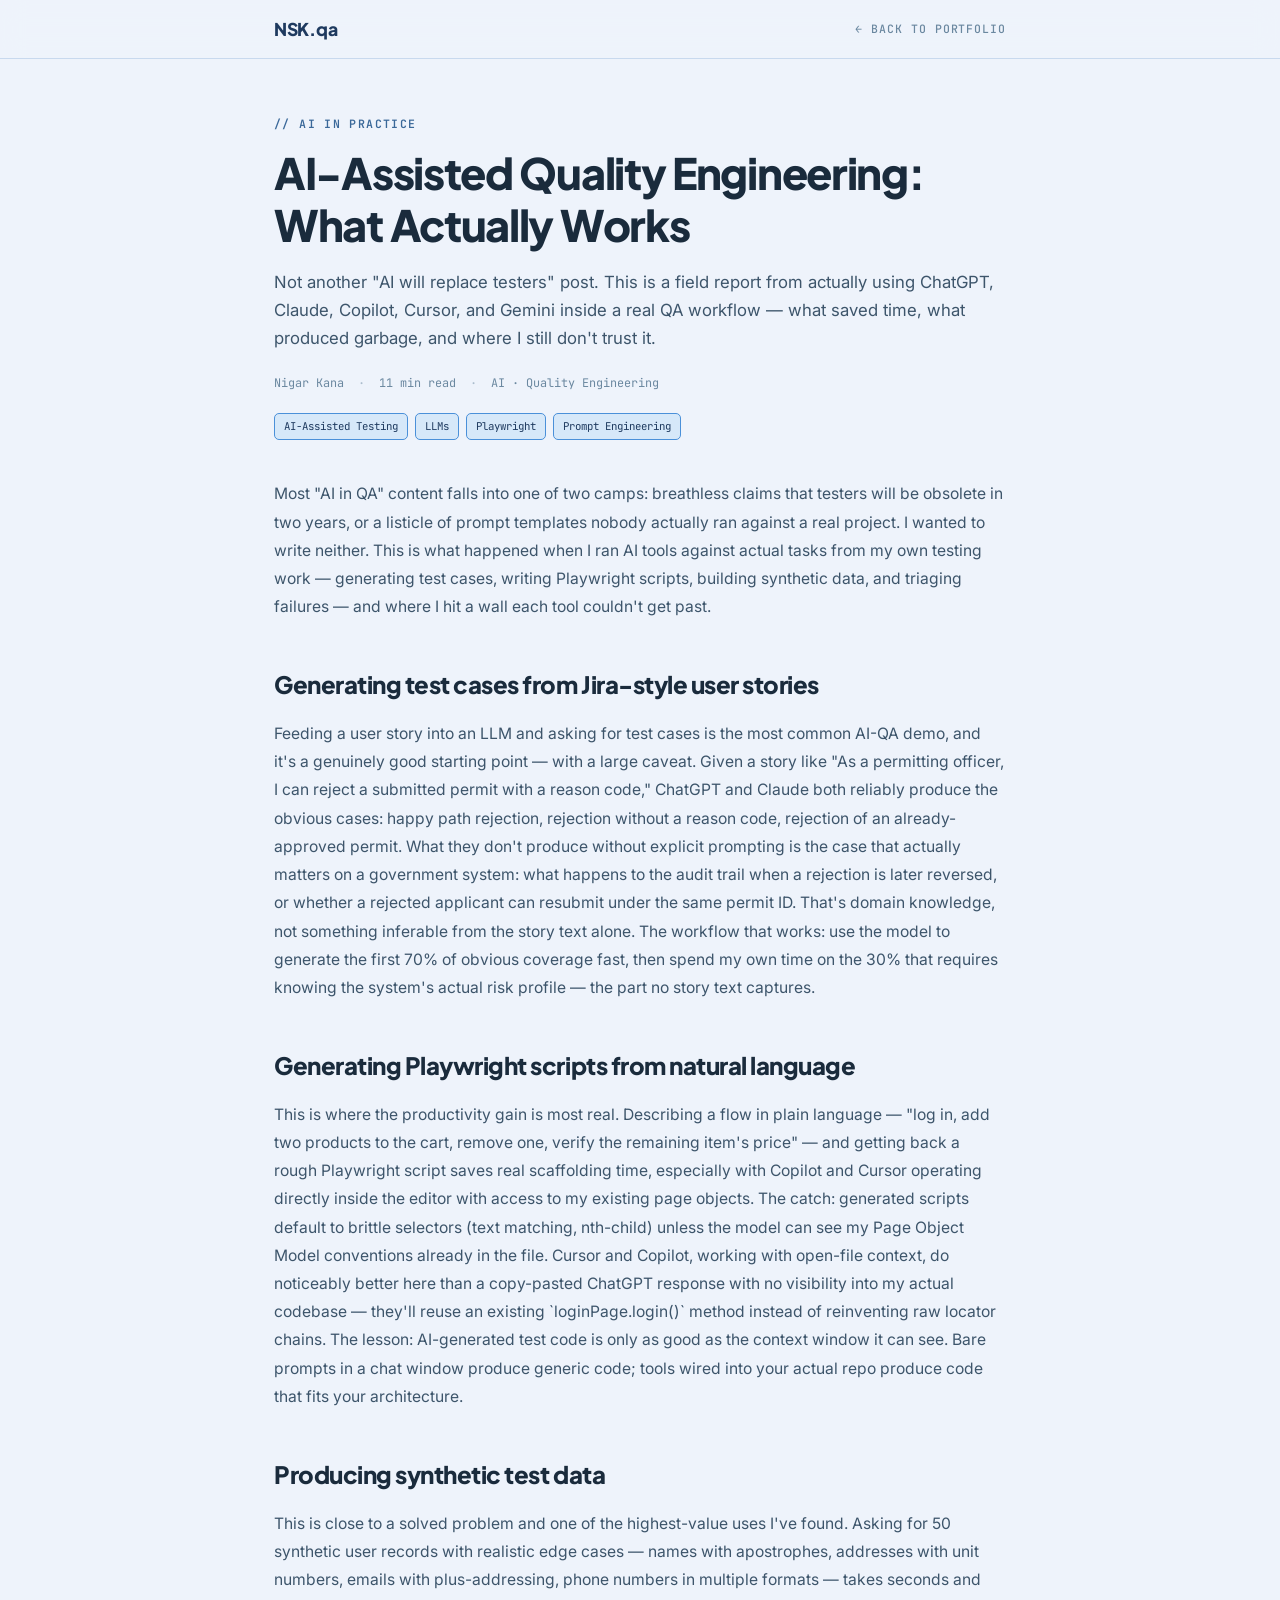
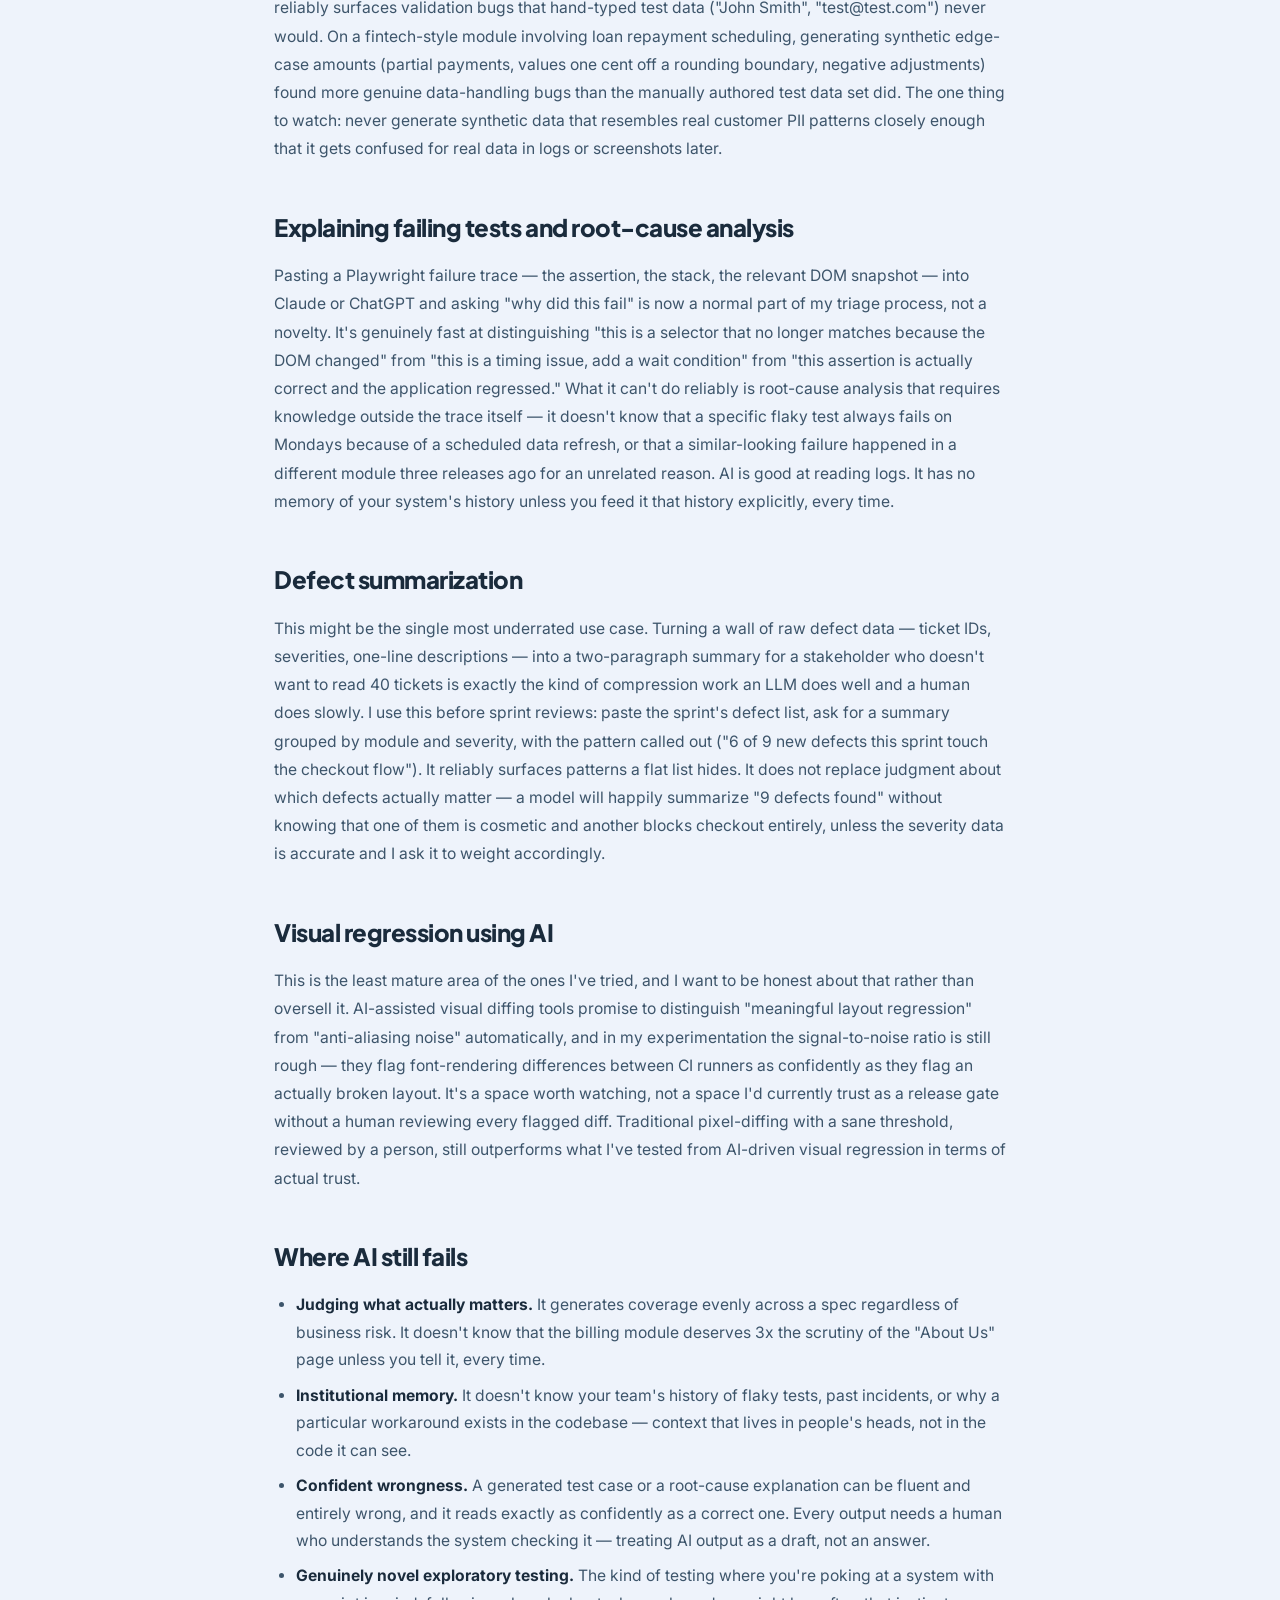
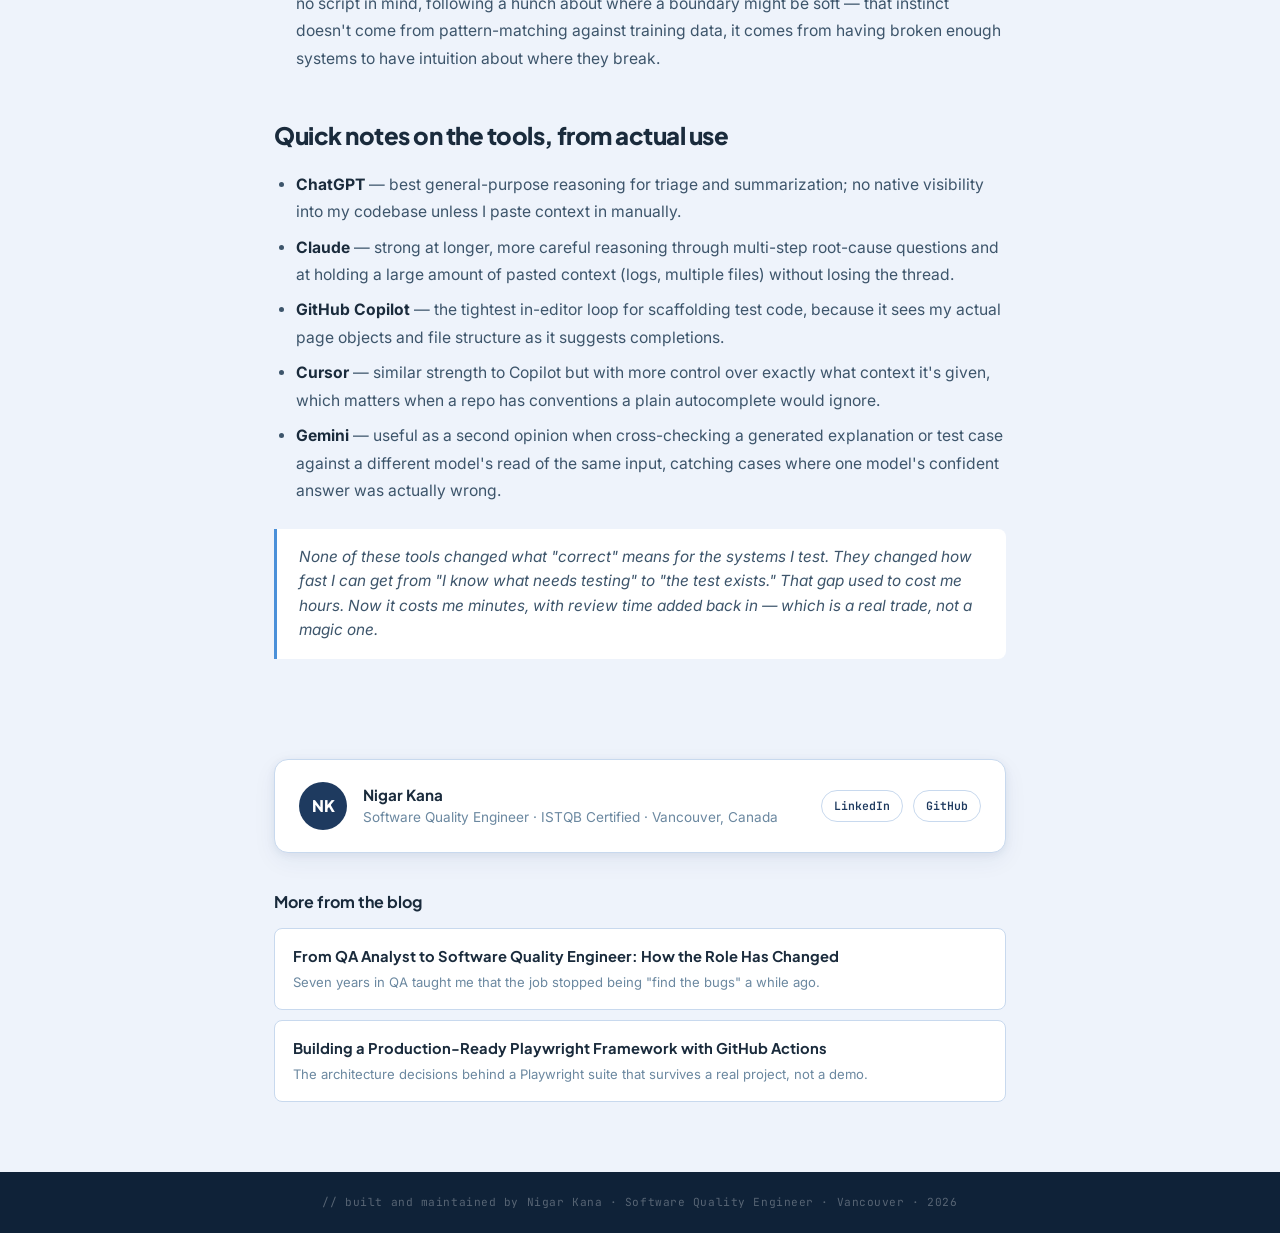
==== blog/ai-assisted-quality-engineering.html @ 12a38191 "Add blog with 5 thought-leadership articles, rebrand title to Software Quality Engineer Adds a Blog " ====
<!DOCTYPE html>
<html lang="en">
<head>
  <meta charset="UTF-8" />
  <meta name="viewport" content="width=device-width, initial-scale=1.0" />
  <title>AI-Assisted Quality Engineering: What Actually Works | Nigar Kana</title>
  <meta name="description" content="Not another AI hype post. Real experiments with ChatGPT, Claude, Copilot, Cursor, and Gemini for test case generation, script writing, synthetic data, and failure triage — and where they still fail." />
  <meta property="og:title" content="AI-Assisted Quality Engineering: What Actually Works" />
  <meta property="og:description" content="Real experiments with ChatGPT, Claude, Copilot, Cursor, and Gemini in a QA workflow — what's genuinely useful and where they still fail." />
  <meta property="og:type" content="article" />
  <meta property="og:url" content="https://nigarkana.github.io/blog/ai-assisted-quality-engineering.html" />
  <meta name="twitter:card" content="summary" />
  <link rel="canonical" href="https://nigarkana.github.io/blog/ai-assisted-quality-engineering.html" />
  <link rel="icon" type="image/svg+xml" href="[data-uri]" />
  <link rel="preconnect" href="https://fonts.googleapis.com" />
  <link rel="preconnect" href="https://fonts.gstatic.com" crossorigin />
  <link href="https://fonts.googleapis.com/css2?family=Plus+Jakarta+Sans:wght@400;600;700;800&family=Inter:wght@400;500;600&family=JetBrains+Mono:wght@400;500;600&display=swap" rel="stylesheet" />
  <link rel="stylesheet" href="assets/blog.css" />
</head>
<body>

<nav>
  <div class="nav-inner">
    <a href="../index.html" class="nav-logo">NSK.qa</a>
    <a href="../index.html#blog" class="nav-back">← Back to portfolio</a>
  </div>
</nav>

<header class="article-header">
  <div class="article-eyebrow">// ai in practice</div>
  <h1 class="article-title">AI-Assisted Quality Engineering: What Actually Works</h1>
  <p class="article-dek">
    Not another "AI will replace testers" post. This is a field report from actually using ChatGPT, Claude, Copilot, Cursor, and Gemini inside a real QA workflow — what saved time, what produced garbage, and where I still don't trust it.
  </p>
  <div class="article-meta">
    <span>Nigar Kana</span>
    <span class="dot">·</span>
    <span>11 min read</span>
    <span class="dot">·</span>
    <span>AI · Quality Engineering</span>
  </div>
  <div class="article-tags">
    <span class="atag">AI-Assisted Testing</span>
    <span class="atag">LLMs</span>
    <span class="atag">Playwright</span>
    <span class="atag">Prompt Engineering</span>
  </div>
</header>

<article class="article-body">

  <p>
    Most "AI in QA" content falls into one of two camps: breathless claims that testers will be obsolete in two years, or a listicle of prompt templates nobody actually ran against a real project. I wanted to write neither. This is what happened when I ran AI tools against actual tasks from my own testing work — generating test cases, writing Playwright scripts, building synthetic data, and triaging failures — and where I hit a wall each tool couldn't get past.
  </p>

  <h2>Generating test cases from Jira-style user stories</h2>

  <p>
    Feeding a user story into an LLM and asking for test cases is the most common AI-QA demo, and it's a genuinely good starting point — with a large caveat. Given a story like "As a permitting officer, I can reject a submitted permit with a reason code," ChatGPT and Claude both reliably produce the obvious cases: happy path rejection, rejection without a reason code, rejection of an already-approved permit. What they don't produce without explicit prompting is the case that actually matters on a government system: what happens to the audit trail when a rejection is later reversed, or whether a rejected applicant can resubmit under the same permit ID. That's domain knowledge, not something inferable from the story text alone. The workflow that works: use the model to generate the first 70% of obvious coverage fast, then spend my own time on the 30% that requires knowing the system's actual risk profile — the part no story text captures.
  </p>

  <h2>Generating Playwright scripts from natural language</h2>

  <p>
    This is where the productivity gain is most real. Describing a flow in plain language — "log in, add two products to the cart, remove one, verify the remaining item's price" — and getting back a rough Playwright script saves real scaffolding time, especially with Copilot and Cursor operating directly inside the editor with access to my existing page objects. The catch: generated scripts default to brittle selectors (text matching, nth-child) unless the model can see my Page Object Model conventions already in the file. Cursor and Copilot, working with open-file context, do noticeably better here than a copy-pasted ChatGPT response with no visibility into my actual codebase — they'll reuse an existing `loginPage.login()` method instead of reinventing raw locator chains. The lesson: AI-generated test code is only as good as the context window it can see. Bare prompts in a chat window produce generic code; tools wired into your actual repo produce code that fits your architecture.
  </p>

  <h2>Producing synthetic test data</h2>

  <p>
    This is close to a solved problem and one of the highest-value uses I've found. Asking for 50 synthetic user records with realistic edge cases — names with apostrophes, addresses with unit numbers, emails with plus-addressing, phone numbers in multiple formats — takes seconds and reliably surfaces validation bugs that hand-typed test data ("John Smith", "test@test.com") never would. On a fintech-style module involving loan repayment scheduling, generating synthetic edge-case amounts (partial payments, values one cent off a rounding boundary, negative adjustments) found more genuine data-handling bugs than the manually authored test data set did. The one thing to watch: never generate synthetic data that resembles real customer PII patterns closely enough that it gets confused for real data in logs or screenshots later.
  </p>

  <h2>Explaining failing tests and root-cause analysis</h2>

  <p>
    Pasting a Playwright failure trace — the assertion, the stack, the relevant DOM snapshot — into Claude or ChatGPT and asking "why did this fail" is now a normal part of my triage process, not a novelty. It's genuinely fast at distinguishing "this is a selector that no longer matches because the DOM changed" from "this is a timing issue, add a wait condition" from "this assertion is actually correct and the application regressed." What it can't do reliably is root-cause analysis that requires knowledge outside the trace itself — it doesn't know that a specific flaky test always fails on Mondays because of a scheduled data refresh, or that a similar-looking failure happened in a different module three releases ago for an unrelated reason. AI is good at reading logs. It has no memory of your system's history unless you feed it that history explicitly, every time.
  </p>

  <h2>Defect summarization</h2>

  <p>
    This might be the single most underrated use case. Turning a wall of raw defect data — ticket IDs, severities, one-line descriptions — into a two-paragraph summary for a stakeholder who doesn't want to read 40 tickets is exactly the kind of compression work an LLM does well and a human does slowly. I use this before sprint reviews: paste the sprint's defect list, ask for a summary grouped by module and severity, with the pattern called out ("6 of 9 new defects this sprint touch the checkout flow"). It reliably surfaces patterns a flat list hides. It does not replace judgment about which defects actually matter — a model will happily summarize "9 defects found" without knowing that one of them is cosmetic and another blocks checkout entirely, unless the severity data is accurate and I ask it to weight accordingly.
  </p>

  <h2>Visual regression using AI</h2>

  <p>
    This is the least mature area of the ones I've tried, and I want to be honest about that rather than oversell it. AI-assisted visual diffing tools promise to distinguish "meaningful layout regression" from "anti-aliasing noise" automatically, and in my experimentation the signal-to-noise ratio is still rough — they flag font-rendering differences between CI runners as confidently as they flag an actually broken layout. It's a space worth watching, not a space I'd currently trust as a release gate without a human reviewing every flagged diff. Traditional pixel-diffing with a sane threshold, reviewed by a person, still outperforms what I've tested from AI-driven visual regression in terms of actual trust.
  </p>

  <h2>Where AI still fails</h2>

  <ul>
    <li><strong>Judging what actually matters.</strong> It generates coverage evenly across a spec regardless of business risk. It doesn't know that the billing module deserves 3x the scrutiny of the "About Us" page unless you tell it, every time.</li>
    <li><strong>Institutional memory.</strong> It doesn't know your team's history of flaky tests, past incidents, or why a particular workaround exists in the codebase — context that lives in people's heads, not in the code it can see.</li>
    <li><strong>Confident wrongness.</strong> A generated test case or a root-cause explanation can be fluent and entirely wrong, and it reads exactly as confidently as a correct one. Every output needs a human who understands the system checking it — treating AI output as a draft, not an answer.</li>
    <li><strong>Genuinely novel exploratory testing.</strong> The kind of testing where you're poking at a system with no script in mind, following a hunch about where a boundary might be soft — that instinct doesn't come from pattern-matching against training data, it comes from having broken enough systems to have intuition about where they break.</li>
  </ul>

  <h2>Quick notes on the tools, from actual use</h2>

  <ul>
    <li><strong>ChatGPT</strong> — best general-purpose reasoning for triage and summarization; no native visibility into my codebase unless I paste context in manually.</li>
    <li><strong>Claude</strong> — strong at longer, more careful reasoning through multi-step root-cause questions and at holding a large amount of pasted context (logs, multiple files) without losing the thread.</li>
    <li><strong>GitHub Copilot</strong> — the tightest in-editor loop for scaffolding test code, because it sees my actual page objects and file structure as it suggests completions.</li>
    <li><strong>Cursor</strong> — similar strength to Copilot but with more control over exactly what context it's given, which matters when a repo has conventions a plain autocomplete would ignore.</li>
    <li><strong>Gemini</strong> — useful as a second opinion when cross-checking a generated explanation or test case against a different model's read of the same input, catching cases where one model's confident answer was actually wrong.</li>
  </ul>

  <blockquote>
    None of these tools changed what "correct" means for the systems I test. They changed how fast I can get from "I know what needs testing" to "the test exists." That gap used to cost me hours. Now it costs me minutes, with review time added back in — which is a real trade, not a magic one.
  </blockquote>

</article>

<div class="article-author">
  <div class="author-card">
    <div class="author-avatar">NK</div>
    <div>
      <div class="author-name">Nigar Kana</div>
      <div class="author-role">Software Quality Engineer · ISTQB Certified · Vancouver, Canada</div>
    </div>
    <div class="author-links">
      <a href="https://www.linkedin.com/in/nigarkana/" target="_blank" rel="noopener">LinkedIn</a>
      <a href="https://github.com/nigarkana/" target="_blank" rel="noopener">GitHub</a>
    </div>
  </div>
</div>

<div class="more-articles">
  <h3>More from the blog</h3>
  <a href="from-qa-to-quality-engineer.html" class="more-link">
    <div class="more-link-title">From QA Analyst to Software Quality Engineer: How the Role Has Changed</div>
    <div class="more-link-desc">Seven years in QA taught me that the job stopped being "find the bugs" a while ago.</div>
  </a>
  <a href="production-ready-playwright-framework.html" class="more-link">
    <div class="more-link-title">Building a Production-Ready Playwright Framework with GitHub Actions</div>
    <div class="more-link-desc">The architecture decisions behind a Playwright suite that survives a real project, not a demo.</div>
  </a>
</div>

<footer>
  // built and maintained by Nigar Kana · Software Quality Engineer · Vancouver · 2026
</footer>

</body>
</html>
---- blog/assets/blog.css ----
/* ──────────────────────────────────────────
   TOKENS (mirrors main site — keep in sync with index.html)
────────────────────────────────────────── */
:root {
  --bg:           #EEF3FB;
  --surface:      #FFFFFF;
  --navy:         #1E3A5F;
  --navy-mid:     #2C4F7C;
  --navy-light:   #3A6899;
  --accent:       #4A90D9;
  --accent-soft:  #D6E8F9;
  --text-primary: #1A2B3C;
  --text-body:    #3D556B;
  --text-muted:   #6B88A0;
  --border:       #C8D9EE;
  --shadow-card:  0 2px 8px rgba(30,58,95,.07), 0 8px 24px rgba(30,58,95,.06);
  --shadow-hover: 0 8px 32px rgba(30,58,95,.14), 0 2px 8px rgba(30,58,95,.08);
  --radius:       14px;
  --radius-sm:    8px;
}

*, *::before, *::after { box-sizing: border-box; margin: 0; padding: 0; }
html { scroll-behavior: smooth; }
body {
  font-family: 'Inter', sans-serif;
  background: var(--bg);
  color: var(--text-body);
  line-height: 1.6;
  -webkit-font-smoothing: antialiased;
}

/* ── NAV ── */
nav {
  position: sticky;
  top: 0;
  z-index: 100;
  background: rgba(238,243,251,.92);
  backdrop-filter: blur(12px);
  border-bottom: 1px solid var(--border);
}
.nav-inner {
  max-width: 780px;
  margin: 0 auto;
  padding: 0 24px;
  height: 58px;
  display: flex;
  align-items: center;
  justify-content: space-between;
}
.nav-logo {
  font-family: 'Plus Jakarta Sans', sans-serif;
  font-weight: 800;
  font-size: 1.1rem;
  color: var(--navy);
  letter-spacing: -.3px;
  text-decoration: none;
}
.nav-back {
  font-family: 'JetBrains Mono', monospace;
  font-size: .72rem;
  font-weight: 500;
  color: var(--text-muted);
  text-decoration: none;
  text-transform: uppercase;
  letter-spacing: .08em;
  transition: color .2s;
}
.nav-back:hover { color: var(--navy); }

/* ── ARTICLE HEADER ── */
.article-header {
  max-width: 780px;
  margin: 0 auto;
  padding: 56px 24px 40px;
}
.article-eyebrow {
  font-family: 'JetBrains Mono', monospace;
  font-size: .72rem;
  font-weight: 600;
  color: var(--navy-light);
  letter-spacing: .12em;
  text-transform: uppercase;
  margin-bottom: 14px;
}
.article-title {
  font-family: 'Plus Jakarta Sans', sans-serif;
  font-weight: 800;
  font-size: clamp(1.9rem, 4.5vw, 2.7rem);
  line-height: 1.2;
  color: var(--text-primary);
  letter-spacing: -.03em;
  margin-bottom: 18px;
}
.article-dek {
  font-size: 1.05rem;
  color: var(--text-body);
  line-height: 1.65;
  margin-bottom: 22px;
}
.article-meta {
  display: flex;
  align-items: center;
  gap: 14px;
  flex-wrap: wrap;
  font-family: 'JetBrains Mono', monospace;
  font-size: .74rem;
  color: var(--text-muted);
}
.article-meta .dot { opacity: .5; }
.article-tags {
  display: flex;
  flex-wrap: wrap;
  gap: 7px;
  margin-top: 20px;
}
.atag {
  font-family: 'JetBrains Mono', monospace;
  font-size: .67rem;
  background: var(--accent-soft);
  border: 1px solid var(--accent);
  color: var(--navy);
  padding: 4px 9px;
  border-radius: 5px;
}

/* ── ARTICLE BODY ── */
.article-body {
  max-width: 780px;
  margin: 0 auto;
  padding: 0 24px 40px;
}
.article-body h2 {
  font-family: 'Plus Jakarta Sans', sans-serif;
  font-weight: 800;
  font-size: 1.5rem;
  color: var(--text-primary);
  letter-spacing: -.02em;
  margin: 44px 0 16px;
}
.article-body h3 {
  font-family: 'Plus Jakarta Sans', sans-serif;
  font-weight: 700;
  font-size: 1.15rem;
  color: var(--text-primary);
  margin: 32px 0 12px;
}
.article-body p {
  font-size: .98rem;
  color: var(--text-body);
  line-height: 1.8;
  margin-bottom: 18px;
}
.article-body ul, .article-body ol {
  margin: 0 0 18px 22px;
}
.article-body li {
  font-size: .98rem;
  color: var(--text-body);
  line-height: 1.75;
  margin-bottom: 8px;
}
.article-body strong { color: var(--text-primary); font-weight: 700; }
.article-body a { color: var(--navy); text-decoration: underline; text-decoration-color: var(--accent); text-underline-offset: 2px; }
.article-body a:hover { color: var(--accent); }

.article-body blockquote {
  border-left: 3px solid var(--accent);
  background: var(--surface);
  border-radius: 0 var(--radius-sm) var(--radius-sm) 0;
  padding: 16px 22px;
  margin: 24px 0;
  font-size: .96rem;
  color: var(--text-body);
  font-style: italic;
}

.article-body pre {
  background: var(--navy);
  color: #E8F0FA;
  border-radius: var(--radius-sm);
  padding: 18px 20px;
  overflow-x: auto;
  margin: 20px 0;
  font-family: 'JetBrains Mono', monospace;
  font-size: .8rem;
  line-height: 1.6;
}
.article-body code {
  font-family: 'JetBrains Mono', monospace;
  font-size: .85em;
  background: var(--accent-soft);
  color: var(--navy);
  padding: 2px 6px;
  border-radius: 4px;
}
.article-body pre code {
  background: none;
  color: inherit;
  padding: 0;
}

.callout {
  background: var(--surface);
  border: 1px solid var(--border);
  border-radius: var(--radius);
  padding: 22px 24px;
  margin: 28px 0;
  box-shadow: var(--shadow-card);
}
.callout-label {
  font-family: 'JetBrains Mono', monospace;
  font-size: .7rem;
  font-weight: 600;
  color: var(--navy-light);
  text-transform: uppercase;
  letter-spacing: .1em;
  margin-bottom: 10px;
}

.diagram-block {
  background: var(--navy);
  color: #E8F0FA;
  border-radius: var(--radius);
  padding: 24px;
  margin: 24px 0;
  font-family: 'JetBrains Mono', monospace;
  font-size: .82rem;
  line-height: 1.6;
  overflow-x: auto;
  white-space: pre;
}

/* ── AUTHOR / CTA FOOTER ── */
.article-author {
  max-width: 780px;
  margin: 0 auto;
  padding: 36px 24px;
}
.author-card {
  display: flex;
  align-items: center;
  gap: 16px;
  background: var(--surface);
  border: 1px solid var(--border);
  border-radius: var(--radius);
  padding: 22px 24px;
  box-shadow: var(--shadow-card);
}
.author-avatar {
  width: 48px; height: 48px;
  border-radius: 50%;
  background: var(--navy);
  color: #fff;
  display: flex;
  align-items: center;
  justify-content: center;
  font-family: 'Plus Jakarta Sans', sans-serif;
  font-weight: 800;
  font-size: 1rem;
  flex-shrink: 0;
}
.author-name {
  font-family: 'Plus Jakarta Sans', sans-serif;
  font-weight: 700;
  font-size: .95rem;
  color: var(--text-primary);
}
.author-role {
  font-size: .85rem;
  color: var(--text-muted);
}
.author-links { margin-left: auto; display: flex; gap: 10px; }
.author-links a {
  font-family: 'JetBrains Mono', monospace;
  font-size: .72rem;
  font-weight: 600;
  color: var(--navy);
  text-decoration: none;
  border: 1px solid var(--border);
  padding: 6px 12px;
  border-radius: 20px;
  transition: background .2s;
  white-space: nowrap;
}
.author-links a:hover { background: var(--accent-soft); }

.more-articles {
  max-width: 780px;
  margin: 0 auto;
  padding: 0 24px 60px;
}
.more-articles h3 {
  font-family: 'Plus Jakarta Sans', sans-serif;
  font-weight: 700;
  font-size: 1rem;
  color: var(--text-primary);
  margin-bottom: 14px;
}
.more-link {
  display: block;
  background: var(--surface);
  border: 1px solid var(--border);
  border-radius: var(--radius-sm);
  padding: 16px 18px;
  text-decoration: none;
  margin-bottom: 10px;
  transition: box-shadow .2s, transform .2s;
}
.more-link:hover { box-shadow: var(--shadow-hover); transform: translateY(-2px); }
.more-link-title {
  font-family: 'Plus Jakarta Sans', sans-serif;
  font-weight: 700;
  font-size: .92rem;
  color: var(--text-primary);
  margin-bottom: 3px;
}
.more-link-desc {
  font-size: .82rem;
  color: var(--text-muted);
}

footer {
  background: #0F2238;
  padding: 22px 24px;
  text-align: center;
  font-family: 'JetBrains Mono', monospace;
  font-size: .7rem;
  color: rgba(255,255,255,.3);
  letter-spacing: .05em;
}

@media (max-width: 640px) {
  .author-card { flex-wrap: wrap; }
  .author-links { margin-left: 0; }
}

@media (prefers-reduced-motion: reduce) {
  *, *::before, *::after { animation: none !important; transition: none !important; }
}
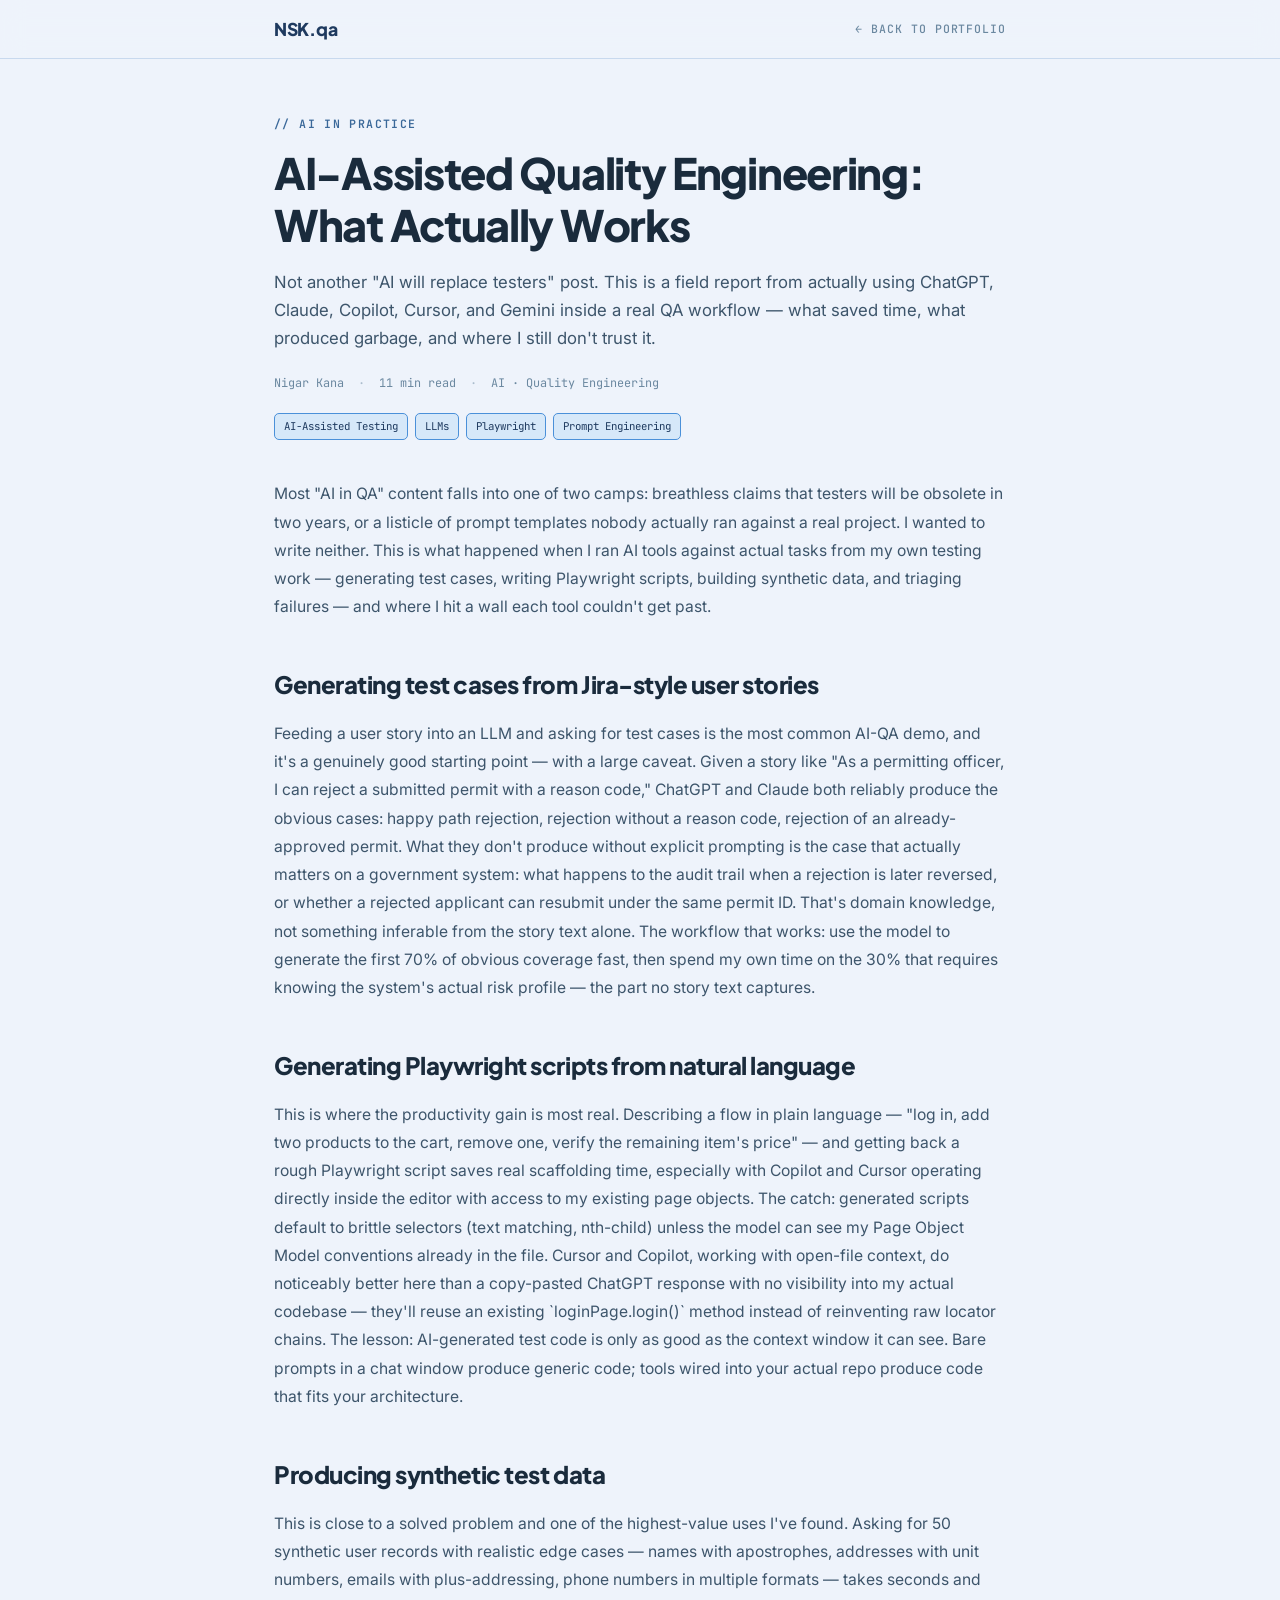
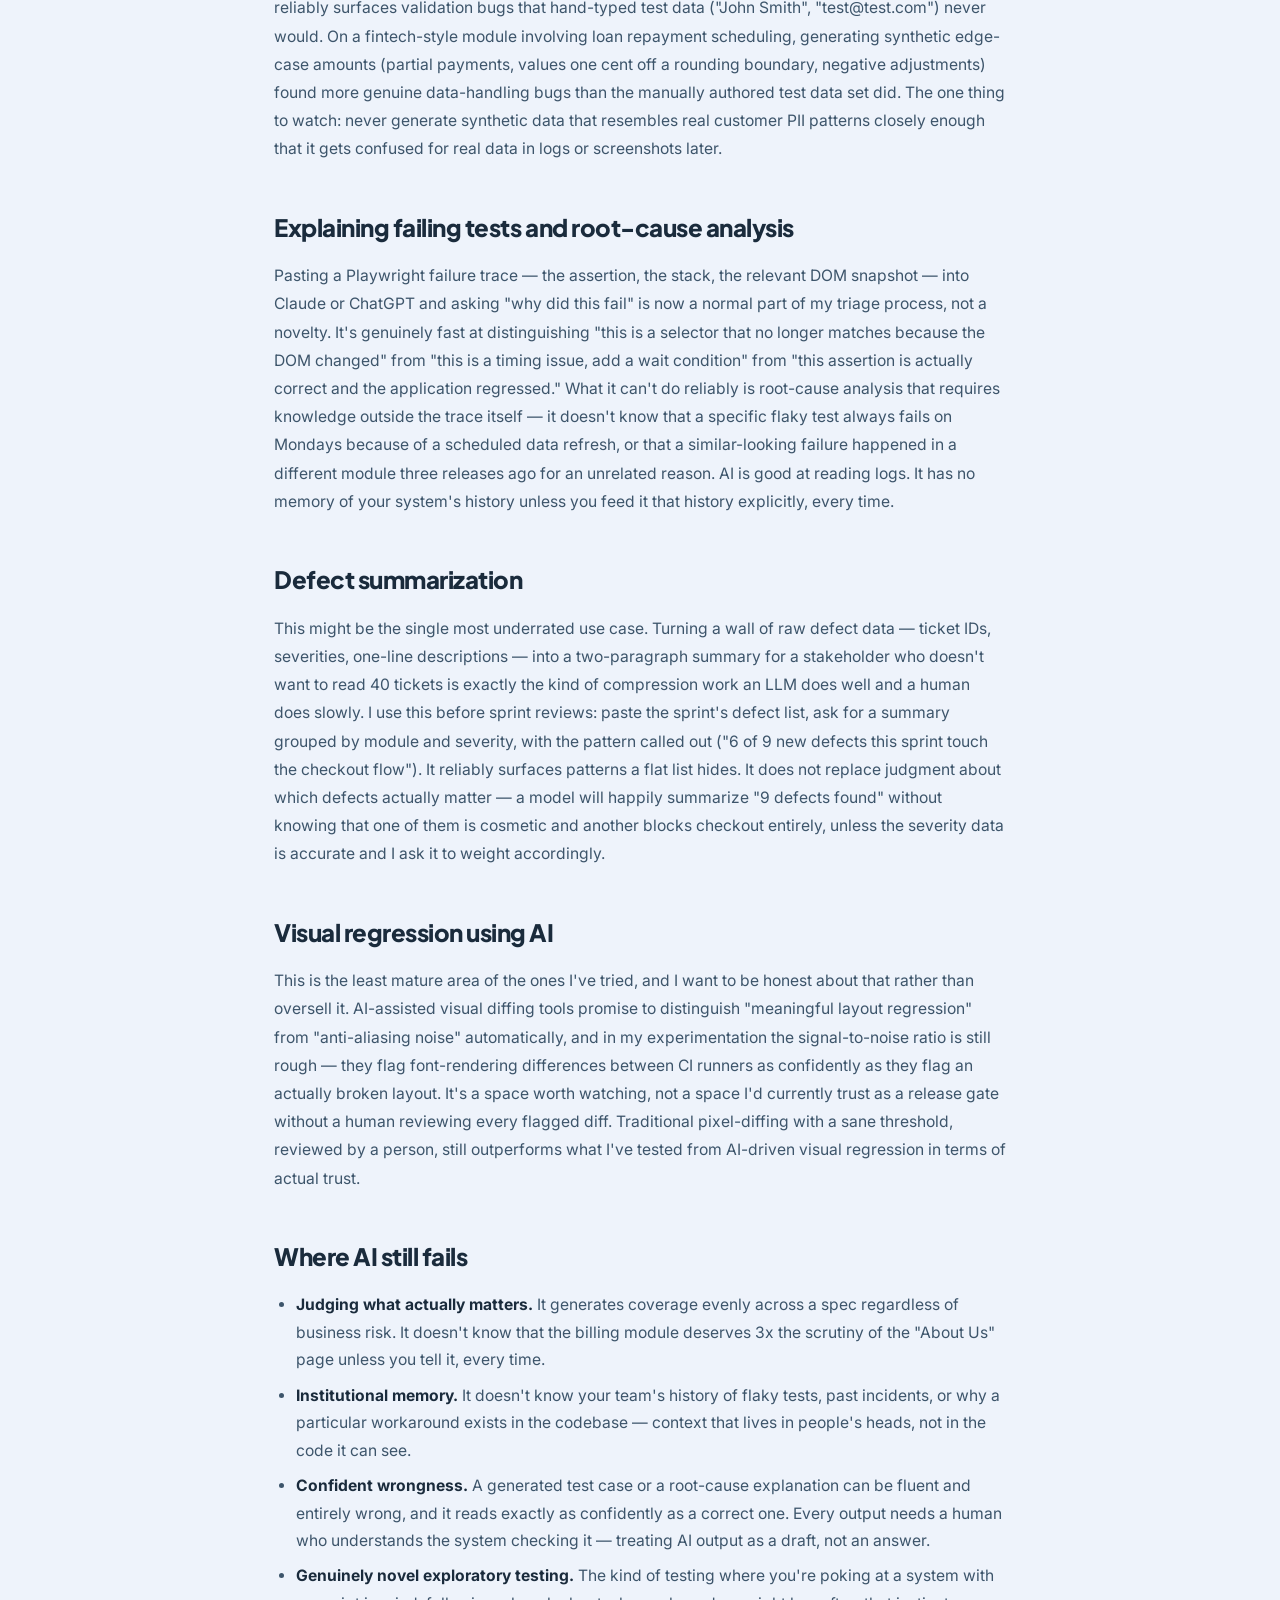
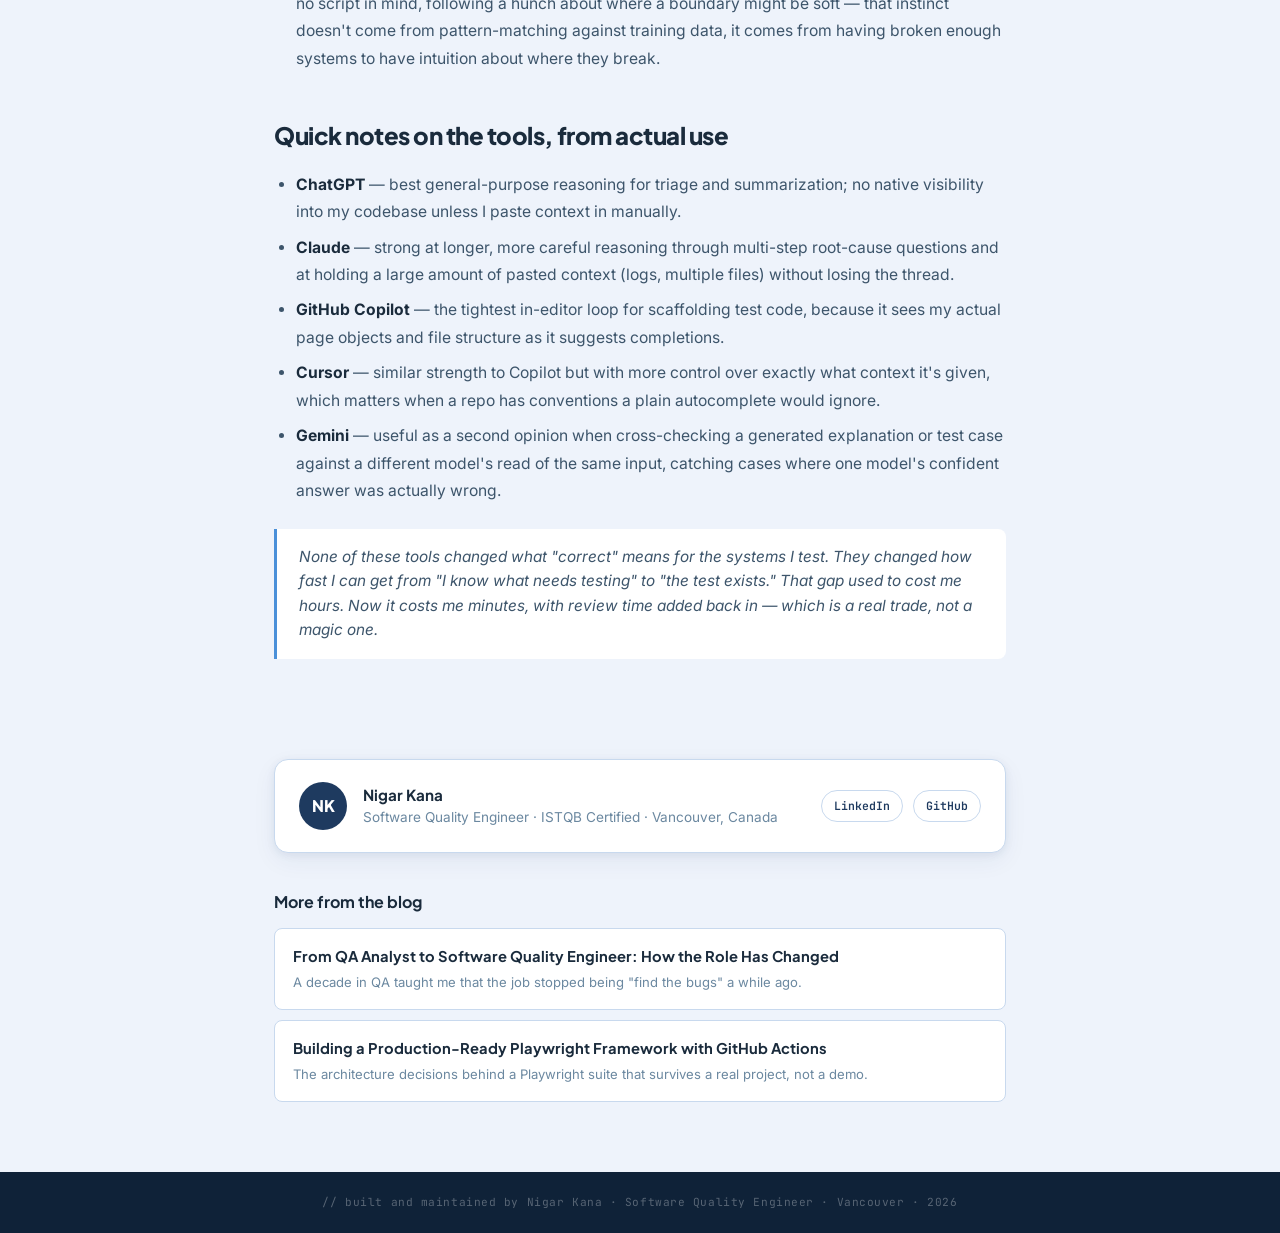
==== commit b447ecb6: "Add real professional experience and correct years-of-experience claims Replaces placeholder Experie" ====
--- a/blog/ai-assisted-quality-engineering.html
+++ b/blog/ai-assisted-quality-engineering.html
@@ -132,7 +132,7 @@
   <h3>More from the blog</h3>
   <a href="from-qa-to-quality-engineer.html" class="more-link">
     <div class="more-link-title">From QA Analyst to Software Quality Engineer: How the Role Has Changed</div>
-    <div class="more-link-desc">Seven years in QA taught me that the job stopped being "find the bugs" a while ago.</div>
+    <div class="more-link-desc">A decade in QA taught me that the job stopped being "find the bugs" a while ago.</div>
   </a>
   <a href="production-ready-playwright-framework.html" class="more-link">
     <div class="more-link-title">Building a Production-Ready Playwright Framework with GitHub Actions</div>
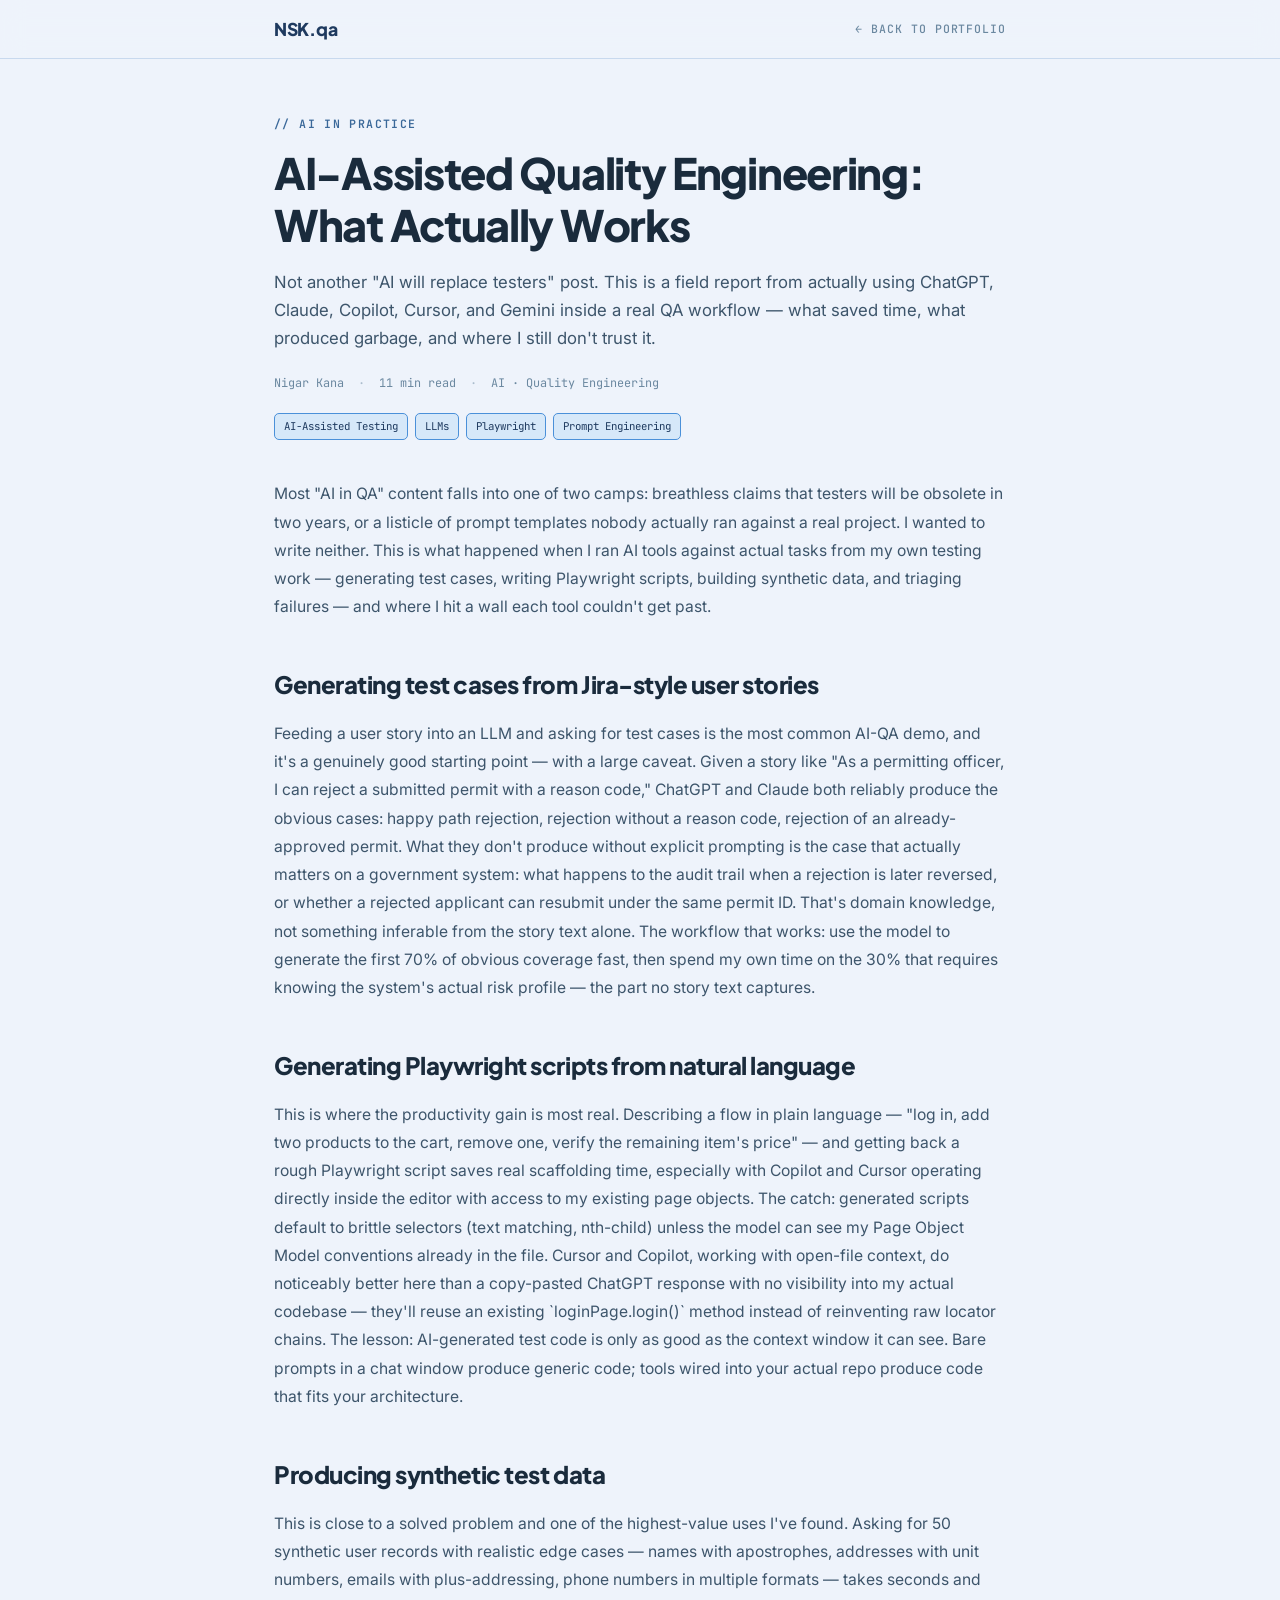
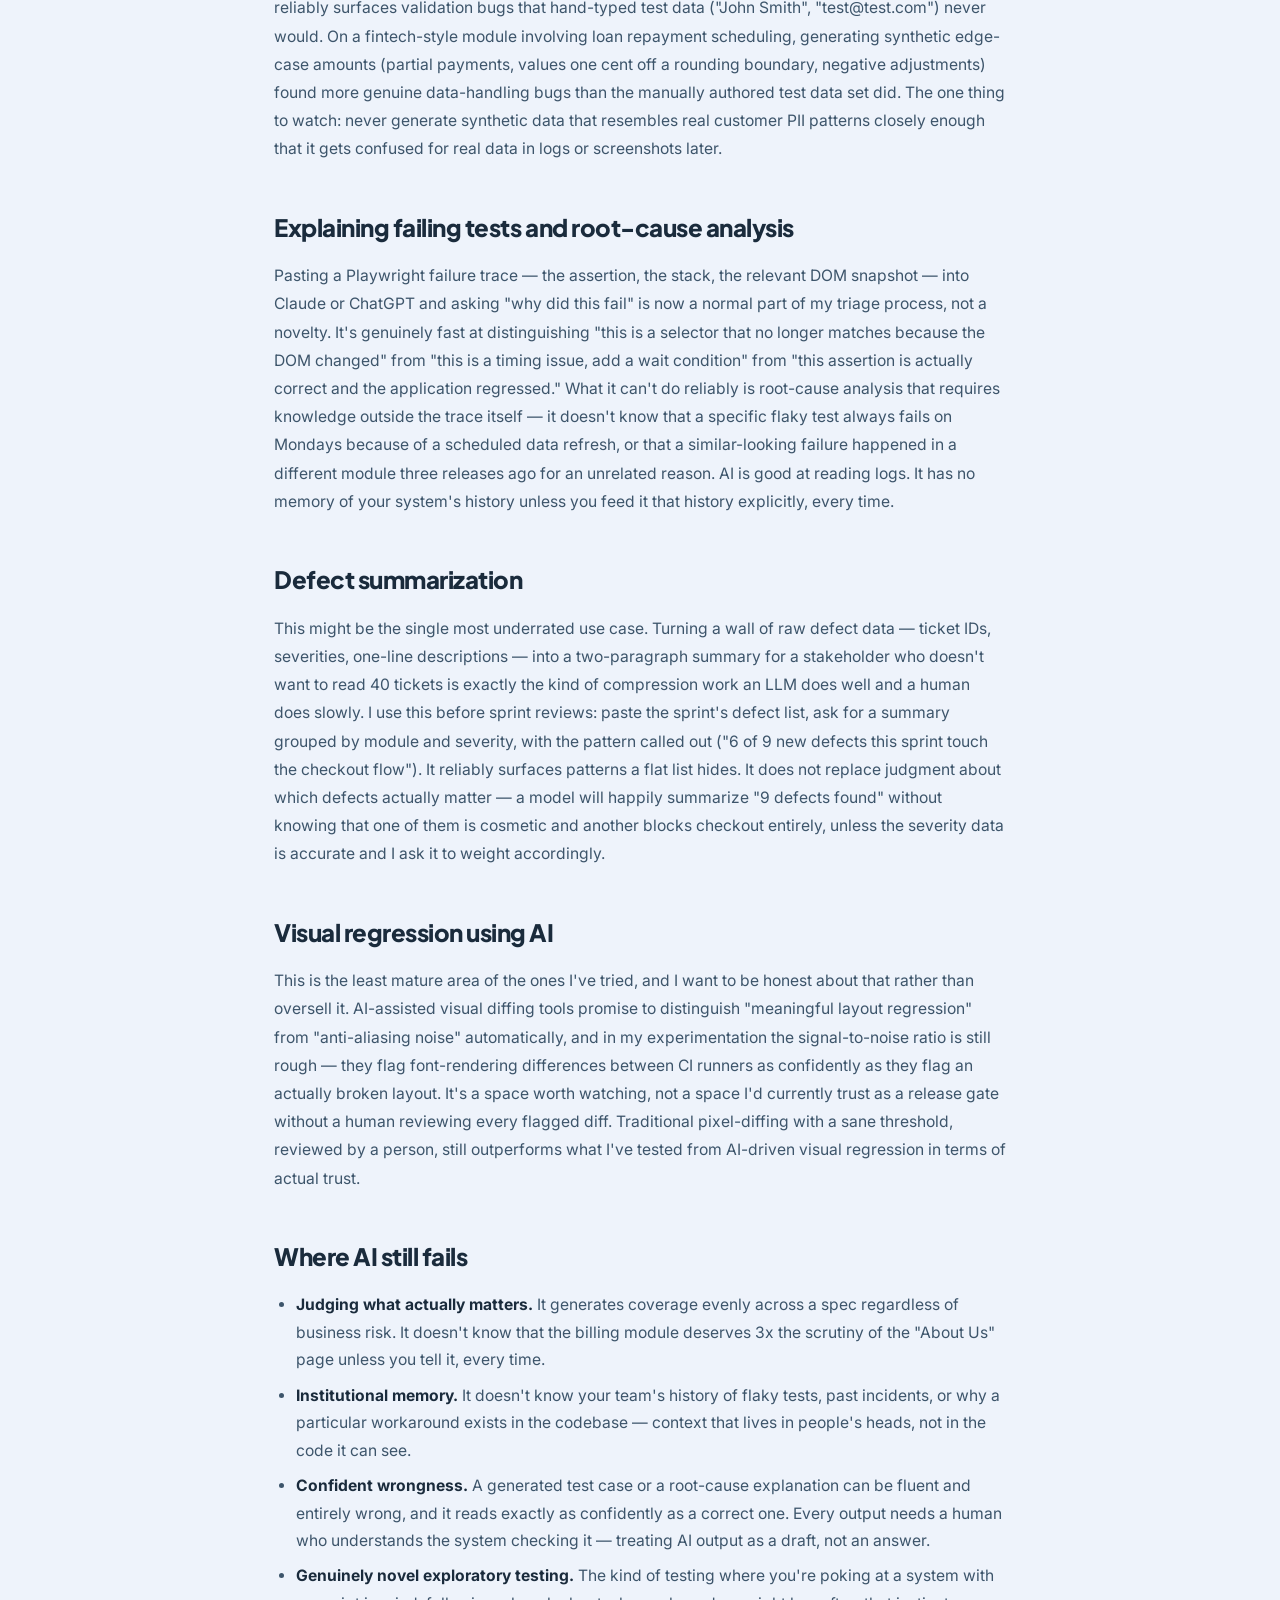
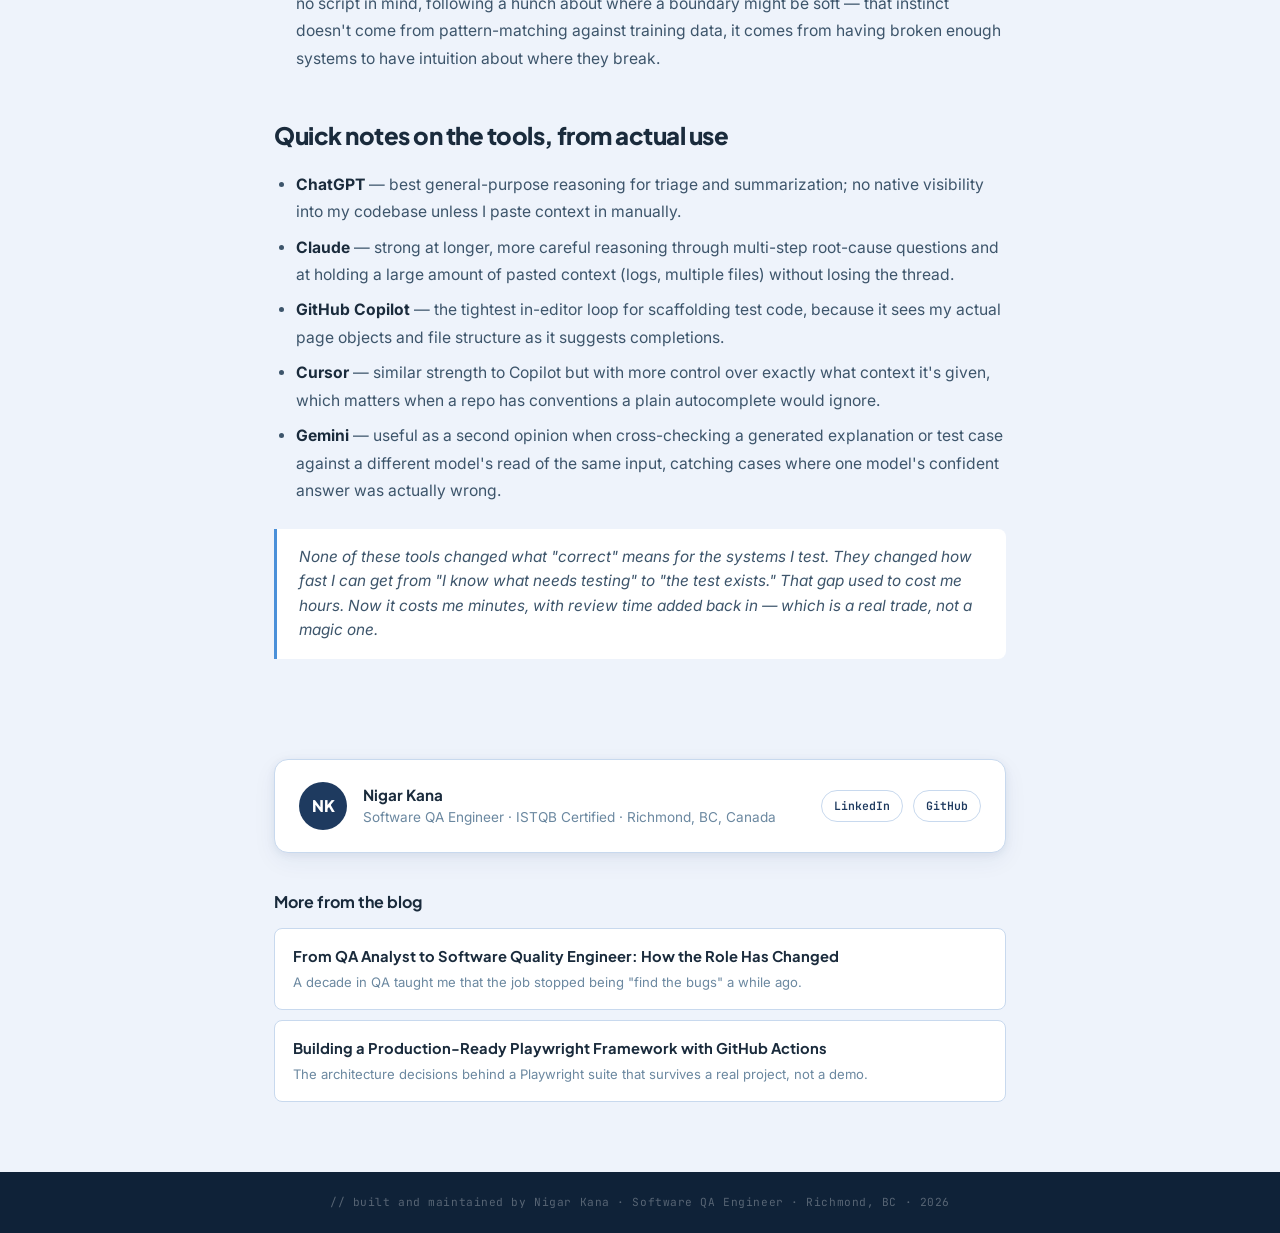
==== commit 328e50df: "Align portfolio to resume: title, experience, skills, projects, resume download - Add resume.pdf so " ====
--- a/blog/ai-assisted-quality-engineering.html
+++ b/blog/ai-assisted-quality-engineering.html
@@ -119,7 +119,7 @@
     <div class="author-avatar">NK</div>
     <div>
       <div class="author-name">Nigar Kana</div>
-      <div class="author-role">Software Quality Engineer · ISTQB Certified · Vancouver, Canada</div>
+      <div class="author-role">Software QA Engineer · ISTQB Certified · Richmond, BC, Canada</div>
     </div>
     <div class="author-links">
       <a href="https://www.linkedin.com/in/nigarkana/" target="_blank" rel="noopener">LinkedIn</a>
@@ -141,7 +141,7 @@
 </div>
 
 <footer>
-  // built and maintained by Nigar Kana · Software Quality Engineer · Vancouver · 2026
+  // built and maintained by Nigar Kana · Software QA Engineer · Richmond, BC · 2026
 </footer>
 
 </body>
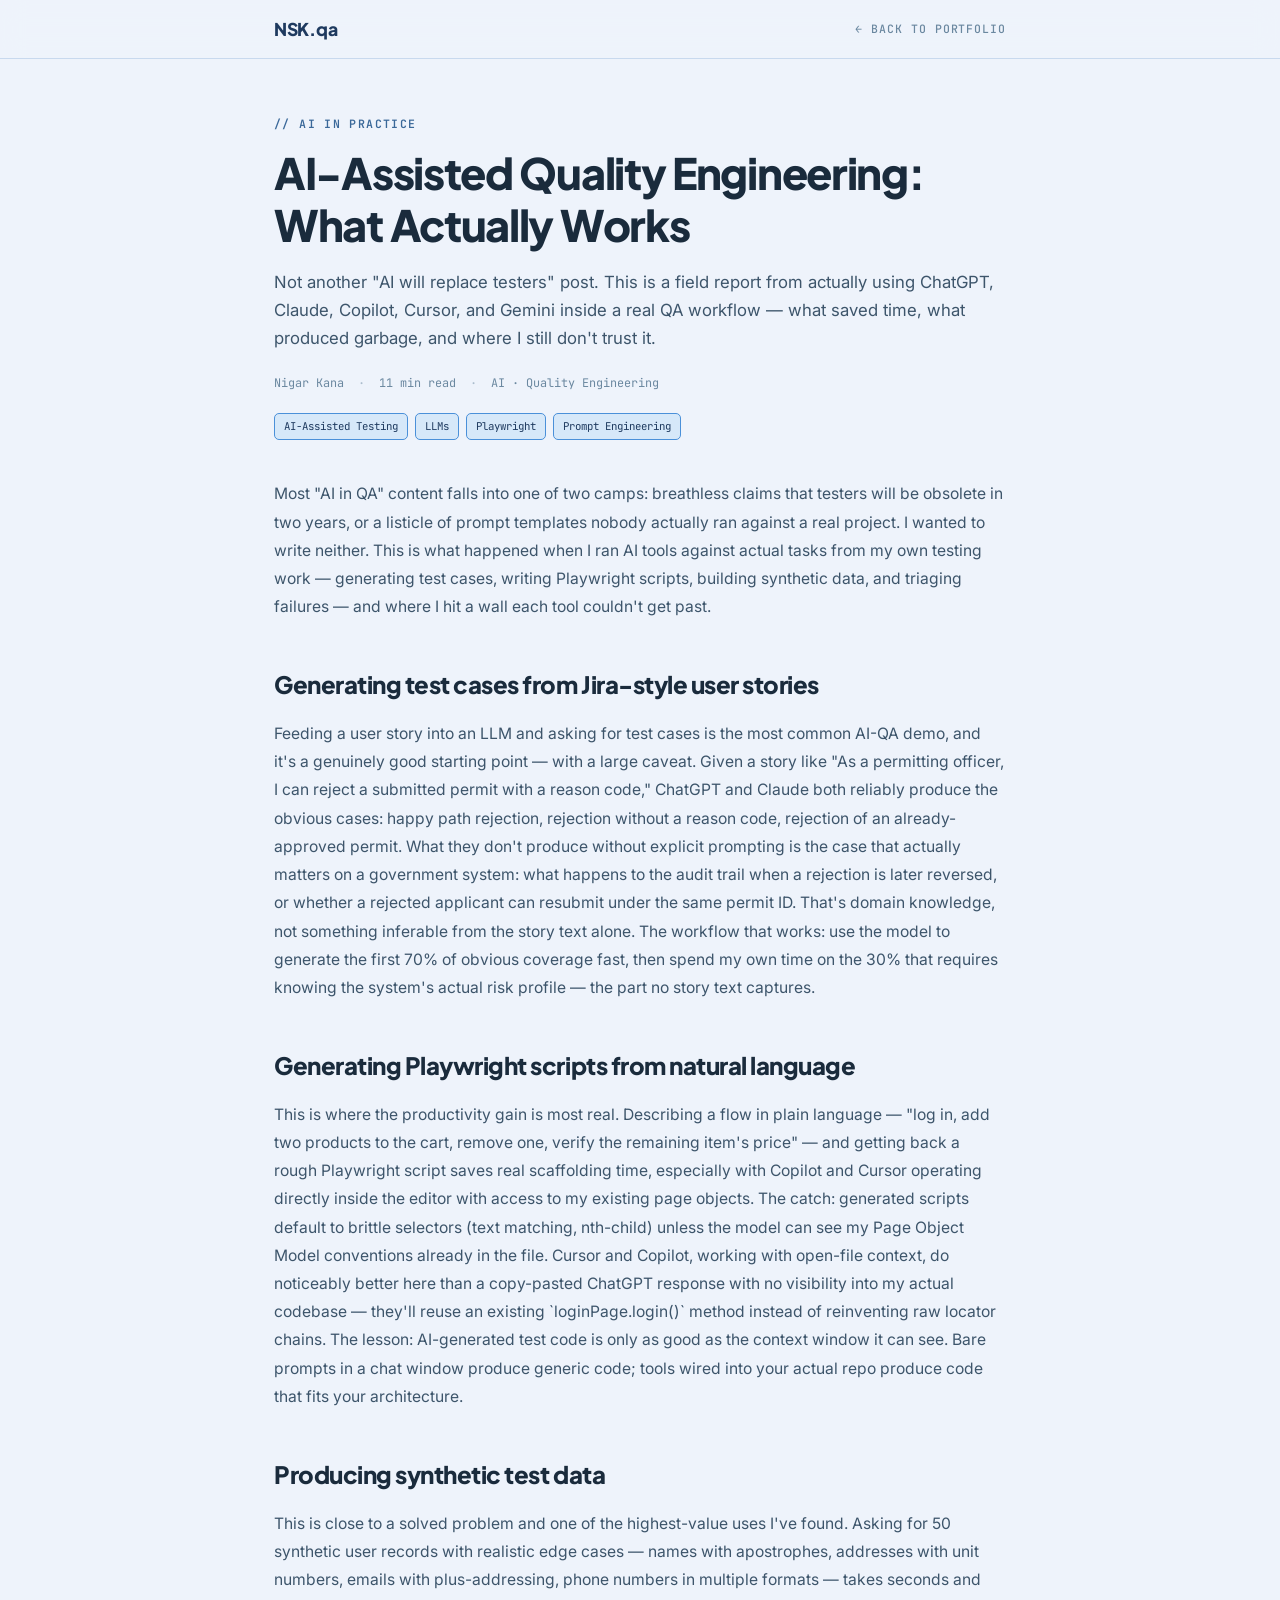
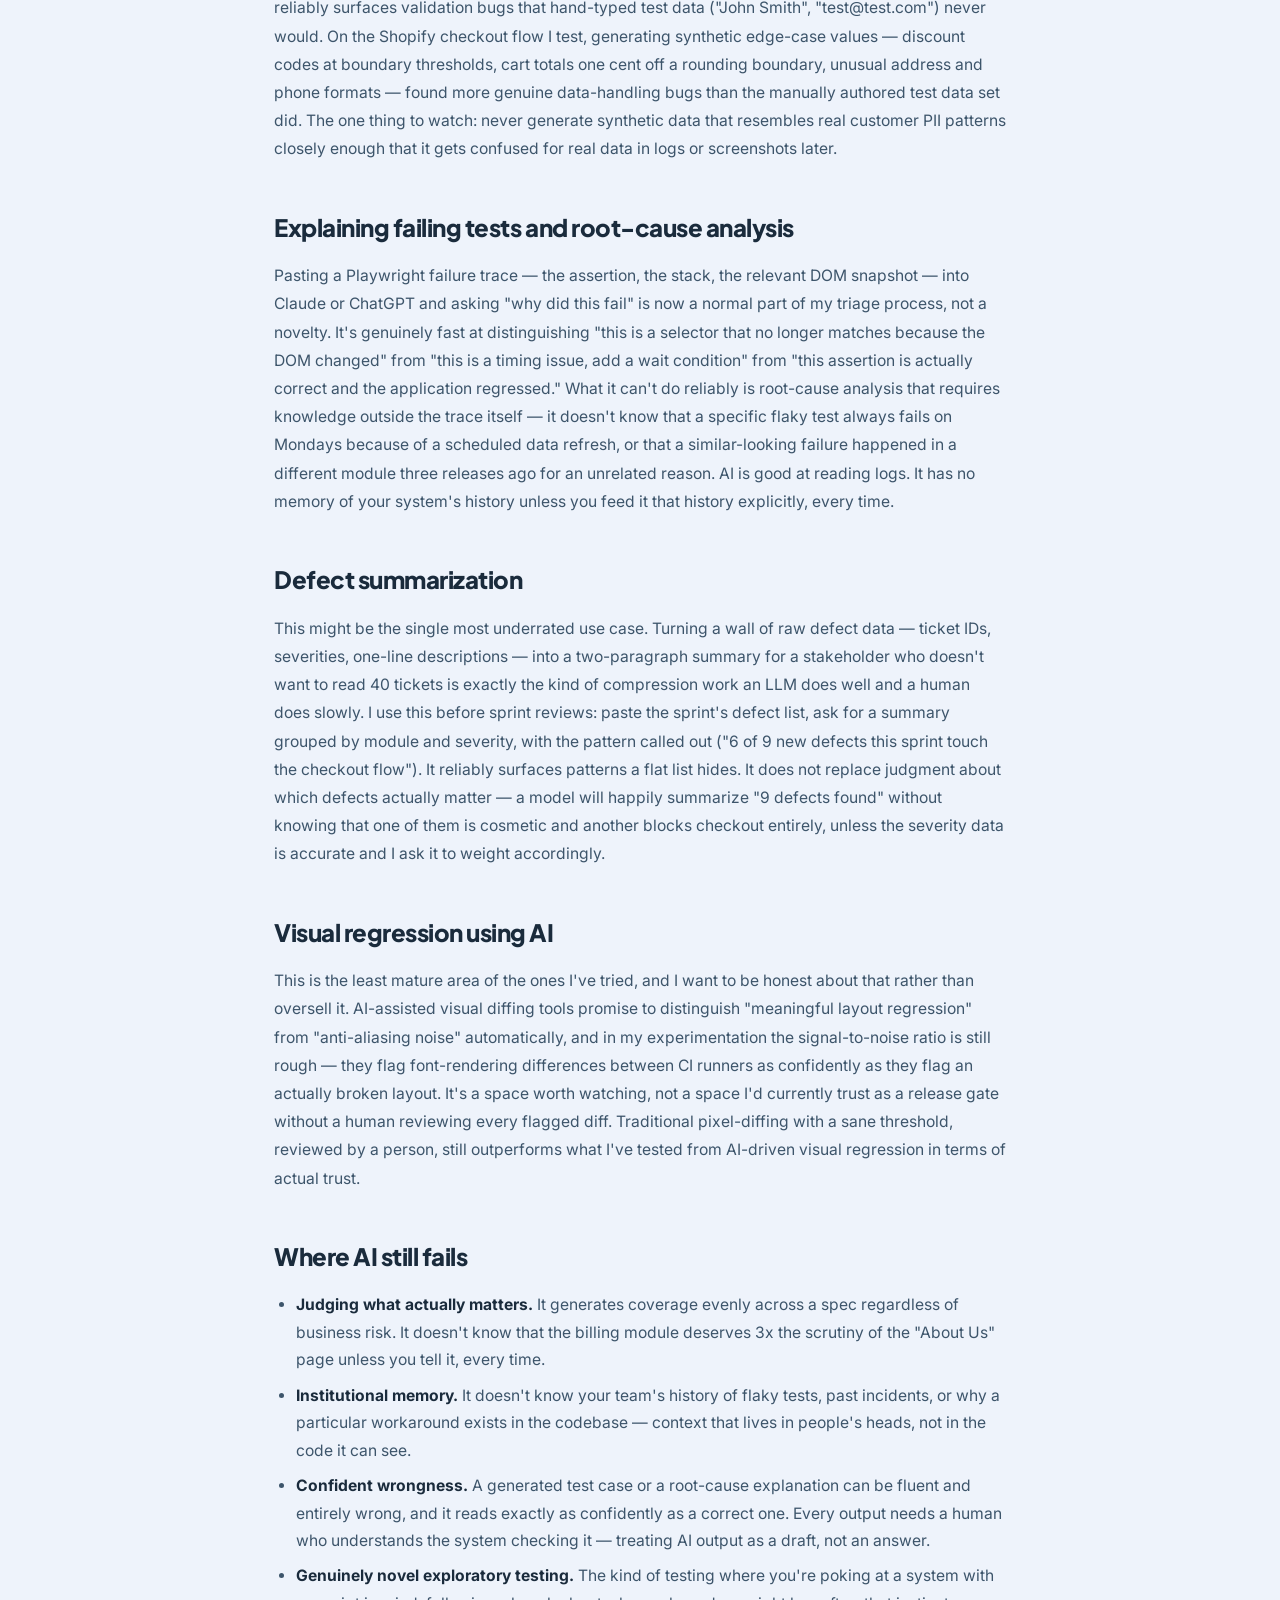
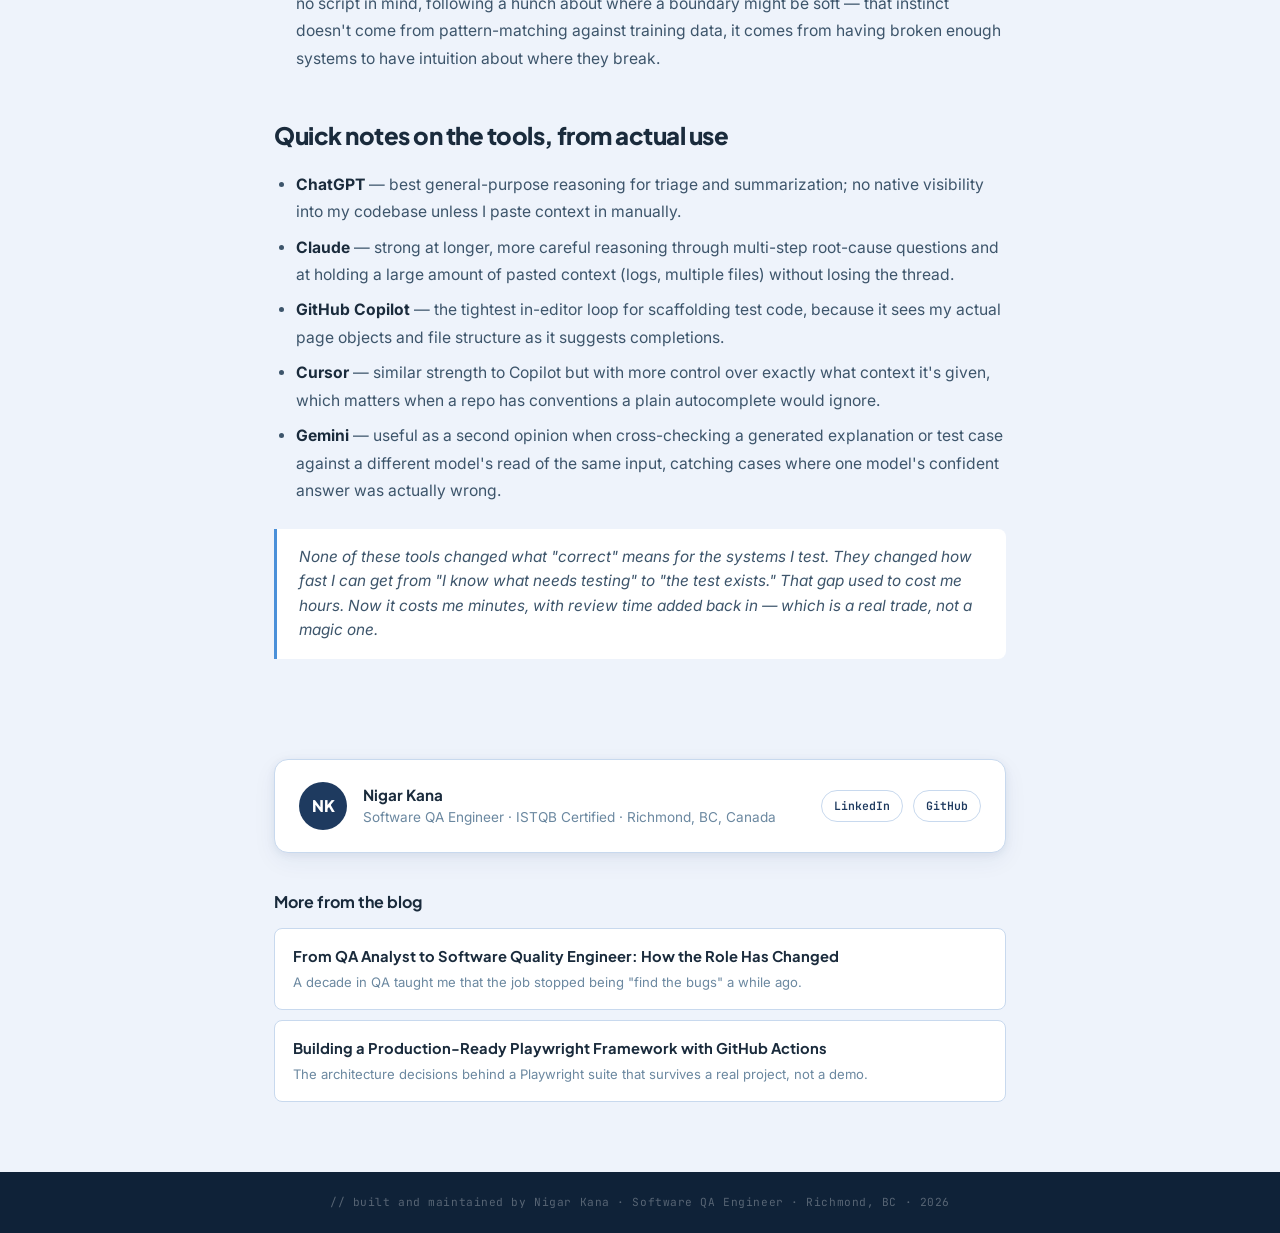
==== commit 08f3774c: "Correct blog articles to match verified resume history Replaces healthcare/hospital/fintech/CRM/EdTe" ====
--- a/blog/ai-assisted-quality-engineering.html
+++ b/blog/ai-assisted-quality-engineering.html
@@ -68,7 +68,7 @@
   <h2>Producing synthetic test data</h2>
 
   <p>
-    This is close to a solved problem and one of the highest-value uses I've found. Asking for 50 synthetic user records with realistic edge cases — names with apostrophes, addresses with unit numbers, emails with plus-addressing, phone numbers in multiple formats — takes seconds and reliably surfaces validation bugs that hand-typed test data ("John Smith", "test@test.com") never would. On a fintech-style module involving loan repayment scheduling, generating synthetic edge-case amounts (partial payments, values one cent off a rounding boundary, negative adjustments) found more genuine data-handling bugs than the manually authored test data set did. The one thing to watch: never generate synthetic data that resembles real customer PII patterns closely enough that it gets confused for real data in logs or screenshots later.
+    This is close to a solved problem and one of the highest-value uses I've found. Asking for 50 synthetic user records with realistic edge cases — names with apostrophes, addresses with unit numbers, emails with plus-addressing, phone numbers in multiple formats — takes seconds and reliably surfaces validation bugs that hand-typed test data ("John Smith", "test@test.com") never would. On the Shopify checkout flow I test, generating synthetic edge-case values — discount codes at boundary thresholds, cart totals one cent off a rounding boundary, unusual address and phone formats — found more genuine data-handling bugs than the manually authored test data set did. The one thing to watch: never generate synthetic data that resembles real customer PII patterns closely enough that it gets confused for real data in logs or screenshots later.
   </p>
 
   <h2>Explaining failing tests and root-cause analysis</h2>
